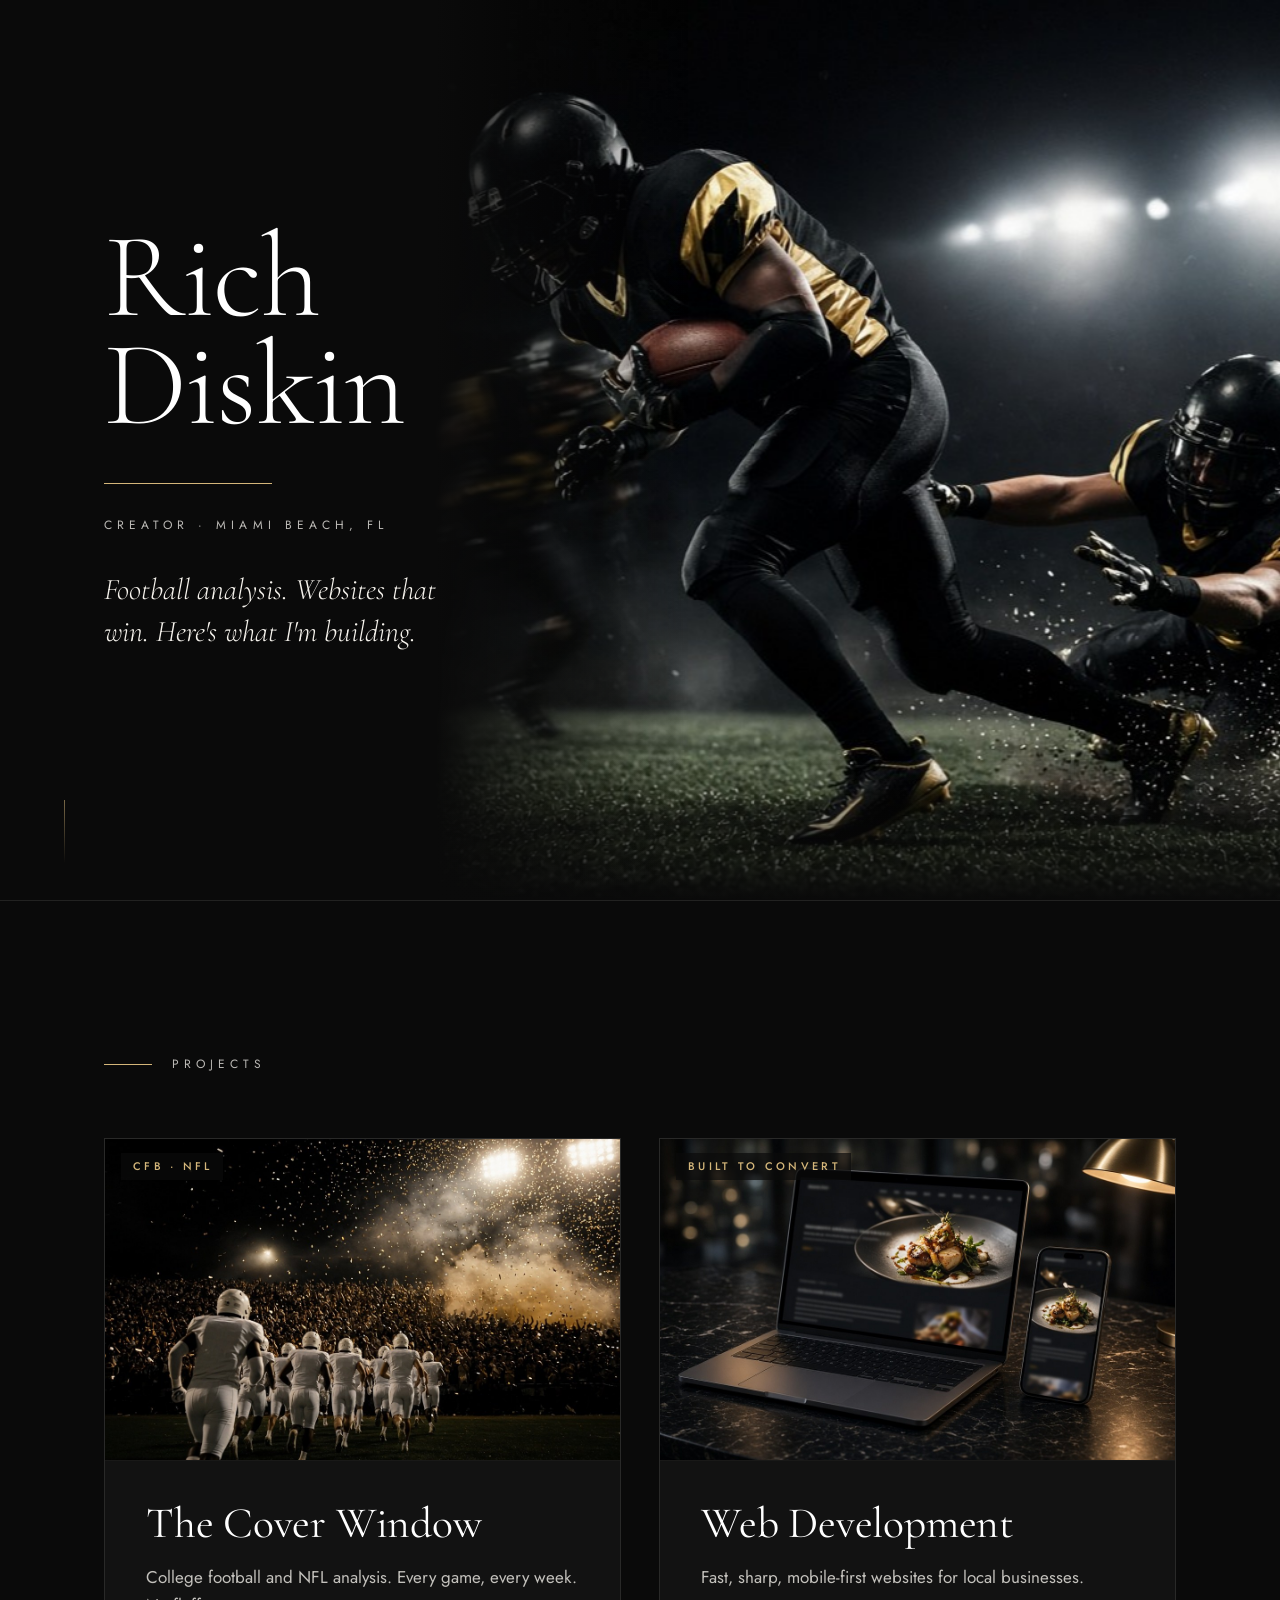
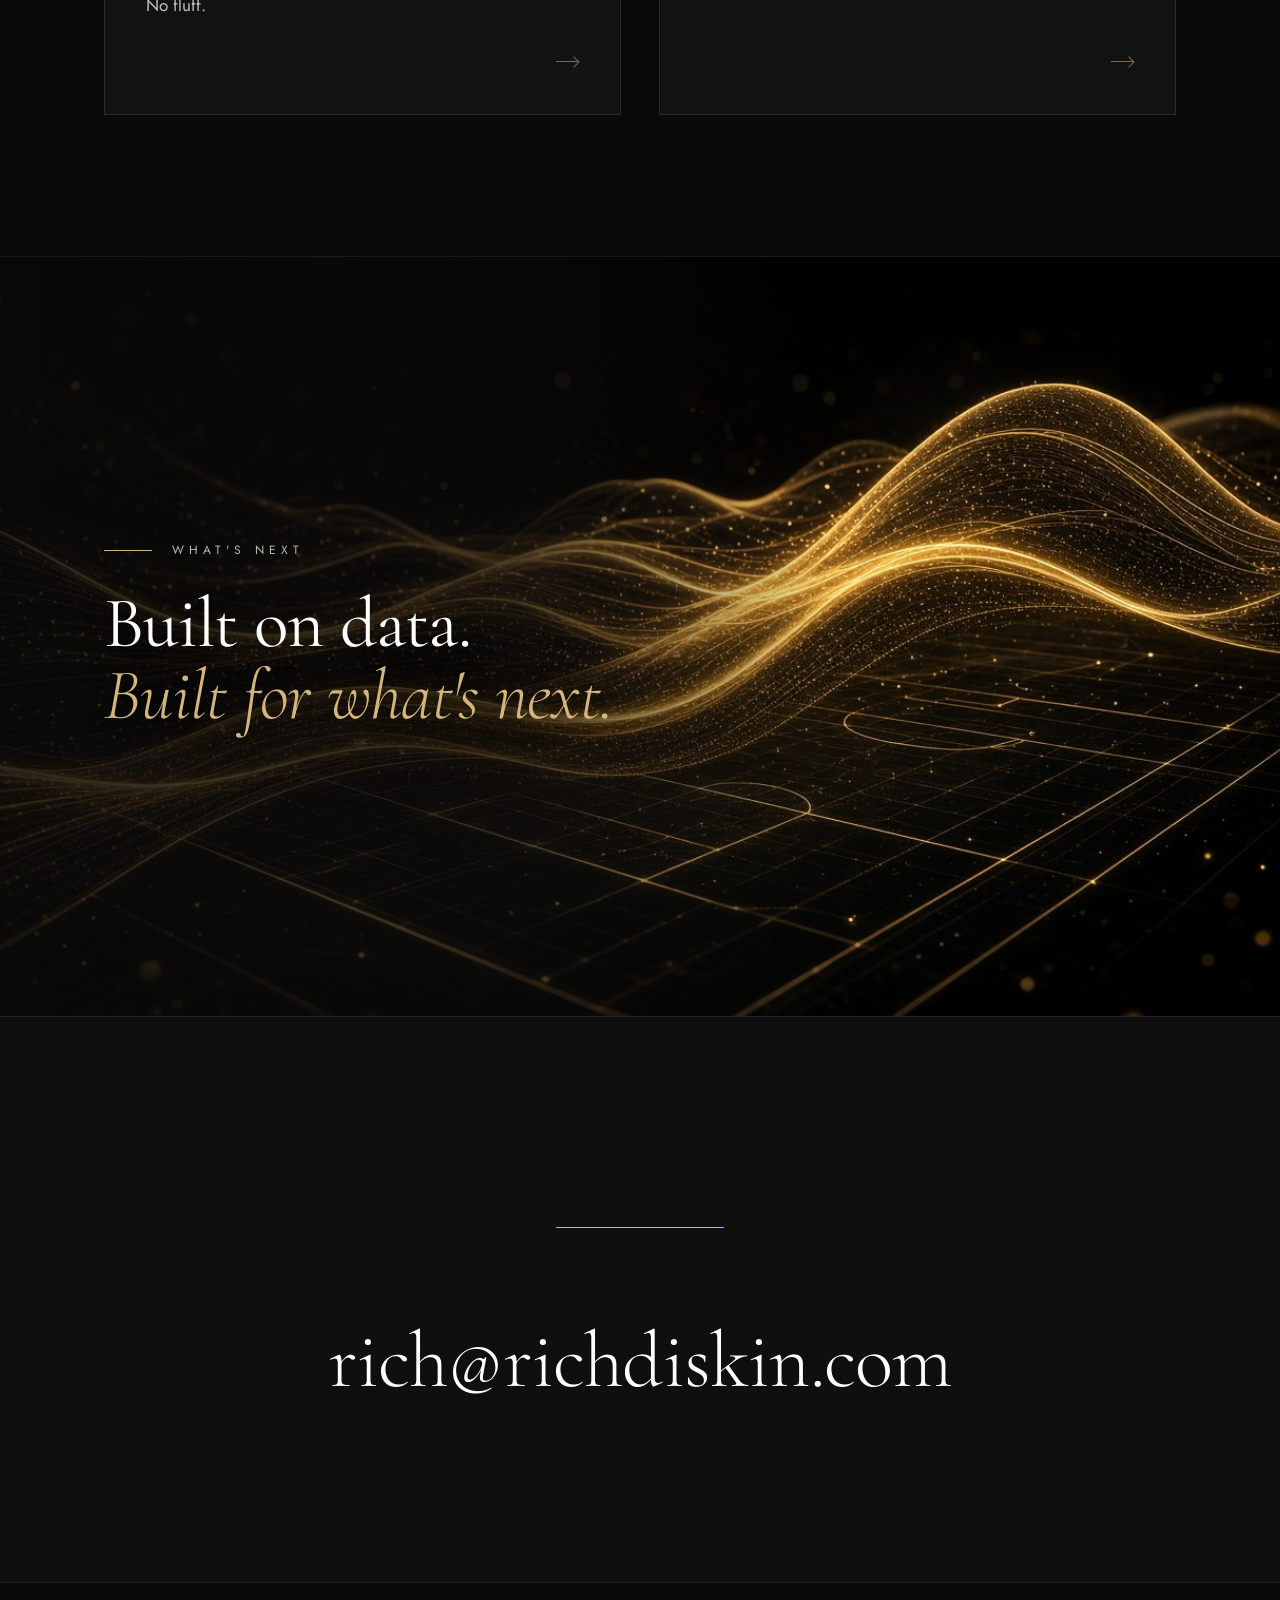
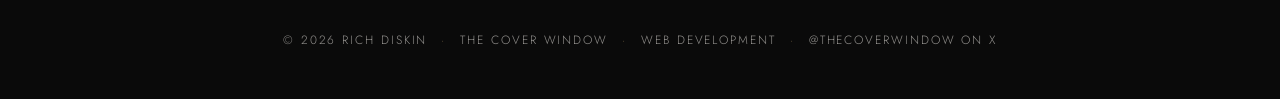
==== index.html @ 301ac05c "Cover Window page: stories.thecoverwindow.com links, generator slugs + sitemap check, drop row bylin" ====
<!doctype html>
<html lang="en">
<head>
<meta charset="utf-8">
<meta name="viewport" content="width=device-width, initial-scale=1, viewport-fit=cover">
<title>Rich Diskin | Creator</title>
<meta name="description" content="Rich Diskin is a Miami Beach, FL creator and the founder of The Cover Window. He also builds modern websites for local businesses.">
<link rel="canonical" href="https://www.richdiskin.com/">
<link rel="icon" href="/assets/favicon.svg" type="image/svg+xml">
<meta property="og:type" content="website">
<meta property="og:site_name" content="Rich Diskin">
<meta property="og:url" content="https://www.richdiskin.com/">
<meta property="og:title" content="Rich Diskin | Creator">
<meta property="og:description" content="Rich Diskin is a Miami Beach, FL creator and the founder of The Cover Window. He also builds modern websites for local businesses.">
<meta name="twitter:card" content="summary">
<meta name="twitter:site" content="@TheCoverWindow">
<meta name="twitter:title" content="Rich Diskin | Creator">
<meta name="twitter:description" content="Rich Diskin is a Miami Beach, FL creator and the founder of The Cover Window. He also builds modern websites for local businesses.">
<meta name="theme-color" content="#0A0A0A">
<link rel="preconnect" href="https://fonts.googleapis.com">
<link rel="preconnect" href="https://fonts.gstatic.com" crossorigin>
<link href="https://fonts.googleapis.com/css2?family=Cormorant+Garamond:ital,wght@0,300;0,400;0,500;1,300;1,400&family=Jost:wght@300;400;500&display=swap" rel="stylesheet">
<style>
:root{
  --bg:#0A0A0A; --bg2:#0F0F0F; --card:#121212;
  --ink:#F5F2EC; --ink2:rgba(245,242,236,.76); --ink3:rgba(245,242,236,.58);
  --line:rgba(245,242,236,.10);
  --gold:#D4B67A; --gold-soft:rgba(212,182,122,.55);
  --serif:"Cormorant Garamond","Times New Roman",serif;
  --sans:"Jost","Helvetica Neue",Arial,sans-serif;
  --wrap:1200px; --pad:clamp(24px,5vw,64px);
}
*{box-sizing:border-box;margin:0;padding:0}
html{background:var(--bg);-webkit-text-size-adjust:100%;scroll-behavior:smooth}
body{background:var(--bg);color:var(--ink);font-family:var(--sans);font-weight:300;line-height:1.6;-webkit-font-smoothing:antialiased;-moz-osx-font-smoothing:grayscale}
a{color:inherit;text-decoration:none}
img{display:block;max-width:100%}
.wrap{max-width:var(--wrap);margin:0 auto;padding:0 var(--pad)}

/* ---------- Hero ---------- */
.hero{position:relative;min-height:100vh;min-height:100svh;display:flex;align-items:center;justify-content:center;text-align:center;overflow:hidden;
  background:radial-gradient(ellipse 70% 55% at 50% 42%,rgba(212,182,122,.07),transparent 70%),var(--bg)}
.hero::after{content:"";position:absolute;inset:0;pointer-events:none;background:radial-gradient(ellipse at center,transparent 55%,rgba(0,0,0,.55))}
.hero-inner{position:relative;z-index:1;padding:96px var(--pad) 140px;display:flex;flex-direction:column;align-items:center}
.name{font-family:var(--serif);font-weight:300;font-size:clamp(68px,13.5vw,196px);line-height:.92;letter-spacing:-.015em;color:#fff}
.rule{width:clamp(96px,14vw,168px);height:1px;background:var(--gold);margin:clamp(32px,4.5vw,52px) auto clamp(26px,3.5vw,38px);border:0}
.role{font-size:12px;font-weight:400;letter-spacing:.42em;text-transform:uppercase;color:var(--ink2);padding-left:.42em}
.intro{text-wrap:balance;font-family:var(--serif);font-style:italic;font-weight:300;font-size:clamp(22px,2.6vw,30px);line-height:1.4;color:var(--ink);max-width:22em;margin:clamp(28px,3.5vw,40px) auto 0}
.scroll-cue{position:absolute;left:50%;bottom:36px;width:1px;height:64px;background:linear-gradient(var(--gold-soft),transparent);transform:translateX(-50%);z-index:1}

/* ---------- Buttons ---------- */
.btn{display:inline-flex;align-items:center;justify-content:center;gap:12px;min-height:52px;padding:0 30px;border:1px solid var(--gold);border-radius:0;
  font-family:var(--sans);font-size:12px;font-weight:500;letter-spacing:.22em;text-transform:uppercase;color:var(--gold);background:transparent;
  transition:background .35s ease,color .35s ease}
.btn:hover,.btn:focus-visible{background:var(--gold);color:#0A0A0A}
.btn:focus-visible,.link:focus-visible{outline:1px solid var(--gold);outline-offset:4px}
.arrow{display:inline-block;width:18px;height:1px;background:currentColor;position:relative;transition:width .35s ease}
.arrow::after{content:"";position:absolute;right:0;top:-3px;width:7px;height:7px;border-top:1px solid currentColor;border-right:1px solid currentColor;transform:rotate(45deg);transform-origin:center}
.btn:hover .arrow{width:26px}
.link{display:inline-flex;align-items:center;min-height:44px;font-size:12px;font-weight:400;letter-spacing:.22em;text-transform:uppercase;color:var(--ink2);
  border-bottom:1px solid transparent;transition:color .3s ease}
.link span{border-bottom:1px solid var(--gold-soft);padding-bottom:3px;transition:border-color .3s ease}
.link:hover{color:var(--ink)} .link:hover span{border-color:var(--gold)}

/* ---------- Section label ---------- */
.label{display:flex;align-items:center;gap:20px;font-size:12px;font-weight:400;letter-spacing:.42em;text-transform:uppercase;color:var(--ink2)}
.label::before{content:"";width:48px;height:1px;background:var(--gold)}

/* ---------- Projects ---------- */
.projects{padding:clamp(96px,12vw,168px) 0 clamp(96px,11vw,152px);border-top:1px solid var(--line)}
.grid{display:grid;grid-template-columns:1fr;gap:clamp(28px,3vw,40px);margin-top:clamp(40px,5vw,64px)}
@media (min-width:860px){.grid{grid-template-columns:1fr 1fr}}
.card{position:relative;display:flex;flex-direction:column;background:var(--card);border:1px solid var(--line);color:inherit;
  transition:border-color .5s ease,transform .5s ease,box-shadow .5s ease}
.card:hover,.card:focus-visible{border-color:rgba(212,182,122,.38);transform:translateY(-4px);box-shadow:0 28px 60px -34px rgba(0,0,0,.9)}
.card:focus-visible{outline:1px solid var(--gold);outline-offset:6px}
.card-arrow{align-self:flex-end;display:inline-flex;align-items:center;justify-content:center;width:44px;height:44px;margin:auto -10px -10px 0;
  color:var(--gold-soft);transition:color .35s ease}
.card-arrow .arrow{width:22px}
.card:hover .card-arrow,.card:focus-visible .card-arrow{color:var(--gold)}
.card:hover .card-arrow .arrow,.card:focus-visible .card-arrow .arrow{width:30px}
.media{position:relative;display:block;aspect-ratio:1200/630;overflow:hidden;background:#000;border-bottom:1px solid var(--line)}
.media img{width:100%;height:100%;object-fit:cover;transition:transform 1.1s cubic-bezier(.2,.7,.2,1),filter .6s ease}
.media.light img{filter:brightness(.9) saturate(.95)}
.card:hover .media img,.card:focus-visible .media img{transform:scale(1.035);filter:none}
.body{display:flex;flex-direction:column;flex:1;gap:0;padding:clamp(28px,3.2vw,44px)}
.body p{margin-bottom:20px}
.card h3{font-family:var(--serif);font-weight:400;font-size:clamp(34px,3.4vw,44px);line-height:1.05;letter-spacing:-.005em;color:#fff}
.card p{margin-top:16px;font-size:17px;font-weight:400;line-height:1.65;color:rgba(245,242,236,.78);max-width:30em}

/* ---------- Contact ---------- */
.contact{padding:clamp(104px,13vw,176px) 0;background:var(--bg2);border-top:1px solid var(--line);text-align:center}
.contact-rule{margin:0 auto}
.contact .email{margin-top:clamp(36px,4.5vw,52px)}
.email{display:inline-block;padding:6px 0 10px;background:linear-gradient(var(--gold),var(--gold)) 50% 100%/0 1px no-repeat;transition:background-size .5s ease,color .3s ease;margin-top:clamp(32px,4vw,44px);font-family:var(--serif);font-weight:300;font-size:clamp(34px,6.2vw,80px);line-height:1.1;color:#fff;letter-spacing:-.01em;word-break:break-word}
.email:hover,.email:focus-visible{background-size:100% 1px}
.email:focus-visible{outline:1px solid var(--gold);outline-offset:8px}

/* ---------- Footer ---------- */
footer{border-top:1px solid var(--line);padding:36px 0 calc(36px + env(safe-area-inset-bottom))}
.foot{display:flex;flex-wrap:wrap;align-items:center;justify-content:center;gap:0 14px;font-size:12px;letter-spacing:.16em;text-transform:uppercase;color:var(--ink3);text-align:center}
.foot a,.foot>span:first-child{display:inline-flex;align-items:center;min-height:44px;transition:color .3s ease}
.foot a:hover{color:var(--ink)}
.dot{color:var(--gold-soft)}

@media (max-width:520px){
  .role{letter-spacing:.34em;font-size:11px}
  .email{font-size:clamp(30px,9vw,40px)}
  .foot{flex-direction:column;gap:0}
  .foot .dot{display:none}
}
@media (prefers-reduced-motion:reduce){*{transition:none!important;scroll-behavior:auto!important}}
/* ---------- v4 Hero: bold NFL action, editorial split ---------- */
.hero{justify-content:flex-start;text-align:left;background:var(--bg)}
.hero::after{display:none}
.hero-bg{position:absolute;top:0;right:0;bottom:0;width:66%;z-index:0;overflow:hidden;pointer-events:none}
.hero-bg img{position:absolute;inset:0;width:100%;height:100%;max-width:none;object-fit:cover;object-position:46% 50%;
  transform-origin:45% 45%;animation:kenburns 40s ease-in-out infinite alternate;will-change:transform}
@keyframes kenburns{from{transform:scale(1)}to{transform:scale(1.06)}}
/* light gradient only on the left edge where it meets the type, plus a short bottom fade */
.hero-bg::before{content:"";position:absolute;inset:0;z-index:1;
  background:linear-gradient(90deg,#0A0A0A 0%,rgba(10,10,10,.55) 12%,rgba(10,10,10,0) 30%),
             linear-gradient(0deg,#0A0A0A 0%,rgba(10,10,10,0) 16%)}
.hero-inner{width:100%;max-width:var(--wrap);margin:0 auto;padding:96px var(--pad) 120px;align-items:flex-start}
.hero-copy{max-width:520px}
.name{font-size:clamp(76px,9.4vw,148px);line-height:.9}
.name span{display:block}
.rule{margin:clamp(30px,3.6vw,44px) 0 clamp(24px,3vw,32px)}
.role{padding-left:0}
.intro{margin:clamp(24px,3vw,34px) 0 0;max-width:15em}
.scroll-cue{left:var(--pad);transform:none}
@media (min-width:1500px){.hero-inner{padding-left:calc((100vw - var(--wrap))/2 + var(--pad))}}

/* ---------- Projects ---------- */
.projects{position:relative}
.media{aspect-ratio:16/10}
.media img{filter:none}
.media .tag{position:absolute;left:16px;top:14px;font-size:11px;font-weight:500;letter-spacing:.3em;text-transform:uppercase;color:var(--gold);
  padding:5px 10px 5px 12px;background:rgba(10,10,10,.7)}

/* ---------- What's next band ---------- */
.next{position:relative;min-height:clamp(520px,62vw,760px);display:flex;align-items:center;overflow:hidden;border-top:1px solid var(--line);background:#000}
.next-bg{position:absolute;inset:0;pointer-events:none}
.next-bg img{width:100%;height:100%;object-fit:cover;object-position:50% 50%}
.next-bg::after{content:"";position:absolute;inset:0;
  background:linear-gradient(90deg,rgba(10,10,10,.85) 0%,rgba(10,10,10,.75) 40%,rgba(10,10,10,0) 65%)}
.next .wrap{position:relative;width:100%}
.next-line{font-family:var(--serif);font-weight:400;font-size:clamp(46px,5.6vw,84px);line-height:1;letter-spacing:-.01em;color:#fff;margin-top:28px;max-width:8.5em;text-shadow:0 2px 24px rgba(0,0,0,.85)}
.next-line em{display:block;font-style:italic;font-weight:300;color:var(--gold)}

/* ---------- Phone ---------- */
@media (max-width:860px){
  .hero-bg{width:78%}
}
@media (max-width:640px){
  .hero{min-height:0;display:block}
  .hero-bg{position:relative;width:100%;height:clamp(300px,82vw,360px)}
  .hero-bg img{object-position:44% 40%;animation:none}
  .hero-bg::before{background:linear-gradient(0deg,#0A0A0A 0%,rgba(10,10,10,.45) 22%,rgba(10,10,10,0) 42%)}
  .hero-inner{padding:0 var(--pad) 44px;margin-top:-44px;position:relative;z-index:1}
  .name{font-size:clamp(60px,17vw,74px)}
  .name span{display:inline}
  .rule{margin:22px 0 18px}
  .intro{font-size:21px;max-width:16em;margin-top:18px}
  .scroll-cue{display:none}
  .projects{padding-top:44px}
  .grid{margin-top:28px}
  .next{min-height:0;display:block;border-top:0}
  .next-bg{position:relative;height:clamp(260px,72vw,320px)}
  .next-bg img{object-position:42% 50%}
  .next-bg::after{background:linear-gradient(0deg,#0A0A0A 0%,rgba(10,10,10,0) 30%)}
  .next .wrap{padding-top:8px;padding-bottom:72px}
  .next-line{font-size:44px;margin-top:20px;text-shadow:none}
  .next-line em{display:inline}
}
@media (prefers-reduced-motion:reduce){.hero-bg img{animation:none!important}}
.contact .rule{margin-left:auto;margin-right:auto}
</style>
<script type="application/ld+json">
{"@context":"https://schema.org","@type":"Person","name":"Rich Diskin","alternateName":["Richard J Diskin Jr","Richie Diskin","Richard Diskin"],"url":"https://www.richdiskin.com/","email":"mailto:rich@richdiskin.com","address":{"@type":"PostalAddress","addressLocality":"Miami Beach","addressRegion":"FL","addressCountry":"US"},"sameAs":["https://x.com/TheCoverWindow","https://x.com/DiskinRichie","https://www.thecoverwindow.com/"]}
</script>
</head>
<body>

<header class="hero">
  <div class="hero-bg" aria-hidden="true"><img src="/assets/nfl-action.jpg" alt="" width="1280" height="720" fetchpriority="high"></div>
  <div class="hero-inner">
    <div class="hero-copy">
      <h1 class="name"><span>Rich</span> <span>Diskin</span></h1>
      <hr class="rule">
      <p class="role">Creator · Miami Beach, FL</p>
      <p class="intro">Football analysis. Websites that win. Here's what I'm building.</p>
    </div>
  </div>
  <span class="scroll-cue" aria-hidden="true"></span>
</header>

<main>
  <section class="projects" id="projects" aria-labelledby="projects-label">
    <div class="wrap">
      <h2 class="label" id="projects-label">Projects</h2>
      <div class="grid">
        <a class="card" href="/thecoverwindow/">
          <div class="media"><img src="/assets/college-gameday.jpg" alt="College football team running onto the field under stadium lights" width="1280" height="720" loading="lazy"><span class="tag">CFB · NFL</span></div>
          <div class="body">
            <h3>The Cover Window</h3>
            <p>College football and NFL analysis. Every game, every week. No fluff.</p>
            <span class="card-arrow" aria-hidden="true"><span class="arrow"></span></span>
          </div>
        </a>
        <a class="card" href="/webdevelopment">
          <div class="media"><img src="/assets/webdesign.jpg" alt="Restaurant website shown on a laptop and phone" width="1280" height="720" loading="lazy"><span class="tag">Built to convert</span></div>
          <div class="body">
            <h3>Web Development</h3>
            <p>Fast, sharp, mobile-first websites for local businesses.</p>
            <span class="card-arrow" aria-hidden="true"><span class="arrow"></span></span>
          </div>
        </a>
      </div>
    </div>
  </section>

  <section class="next" aria-labelledby="next-label">
    <div class="next-bg" aria-hidden="true"><img src="/assets/predictive.jpg" alt="" width="1280" height="720" loading="lazy"></div>
    <div class="wrap">
      <h2 class="label" id="next-label">What's next</h2>
      <p class="next-line">Built on data. <em>Built for what's next.</em></p>
    </div>
  </section>

  <section class="contact" id="contact" aria-label="Contact">
    <div class="wrap">
      <hr class="rule contact-rule">
      <a class="email" href="mailto:rich@richdiskin.com">rich@richdiskin.com</a>
    </div>
  </section>
</main>

<footer>
  <div class="wrap foot">
    <span>© 2026 Rich Diskin</span><span class="dot" aria-hidden="true">·</span>
    <a href="https://www.thecoverwindow.com/" target="_blank" rel="noopener">The Cover Window</a><span class="dot" aria-hidden="true">·</span>
    <a href="/webdevelopment">Web Development</a><span class="dot" aria-hidden="true">·</span>
    <a href="https://x.com/TheCoverWindow" target="_blank" rel="noopener">@TheCoverWindow on X</a>
  </div>
</footer>
</body>
</html>
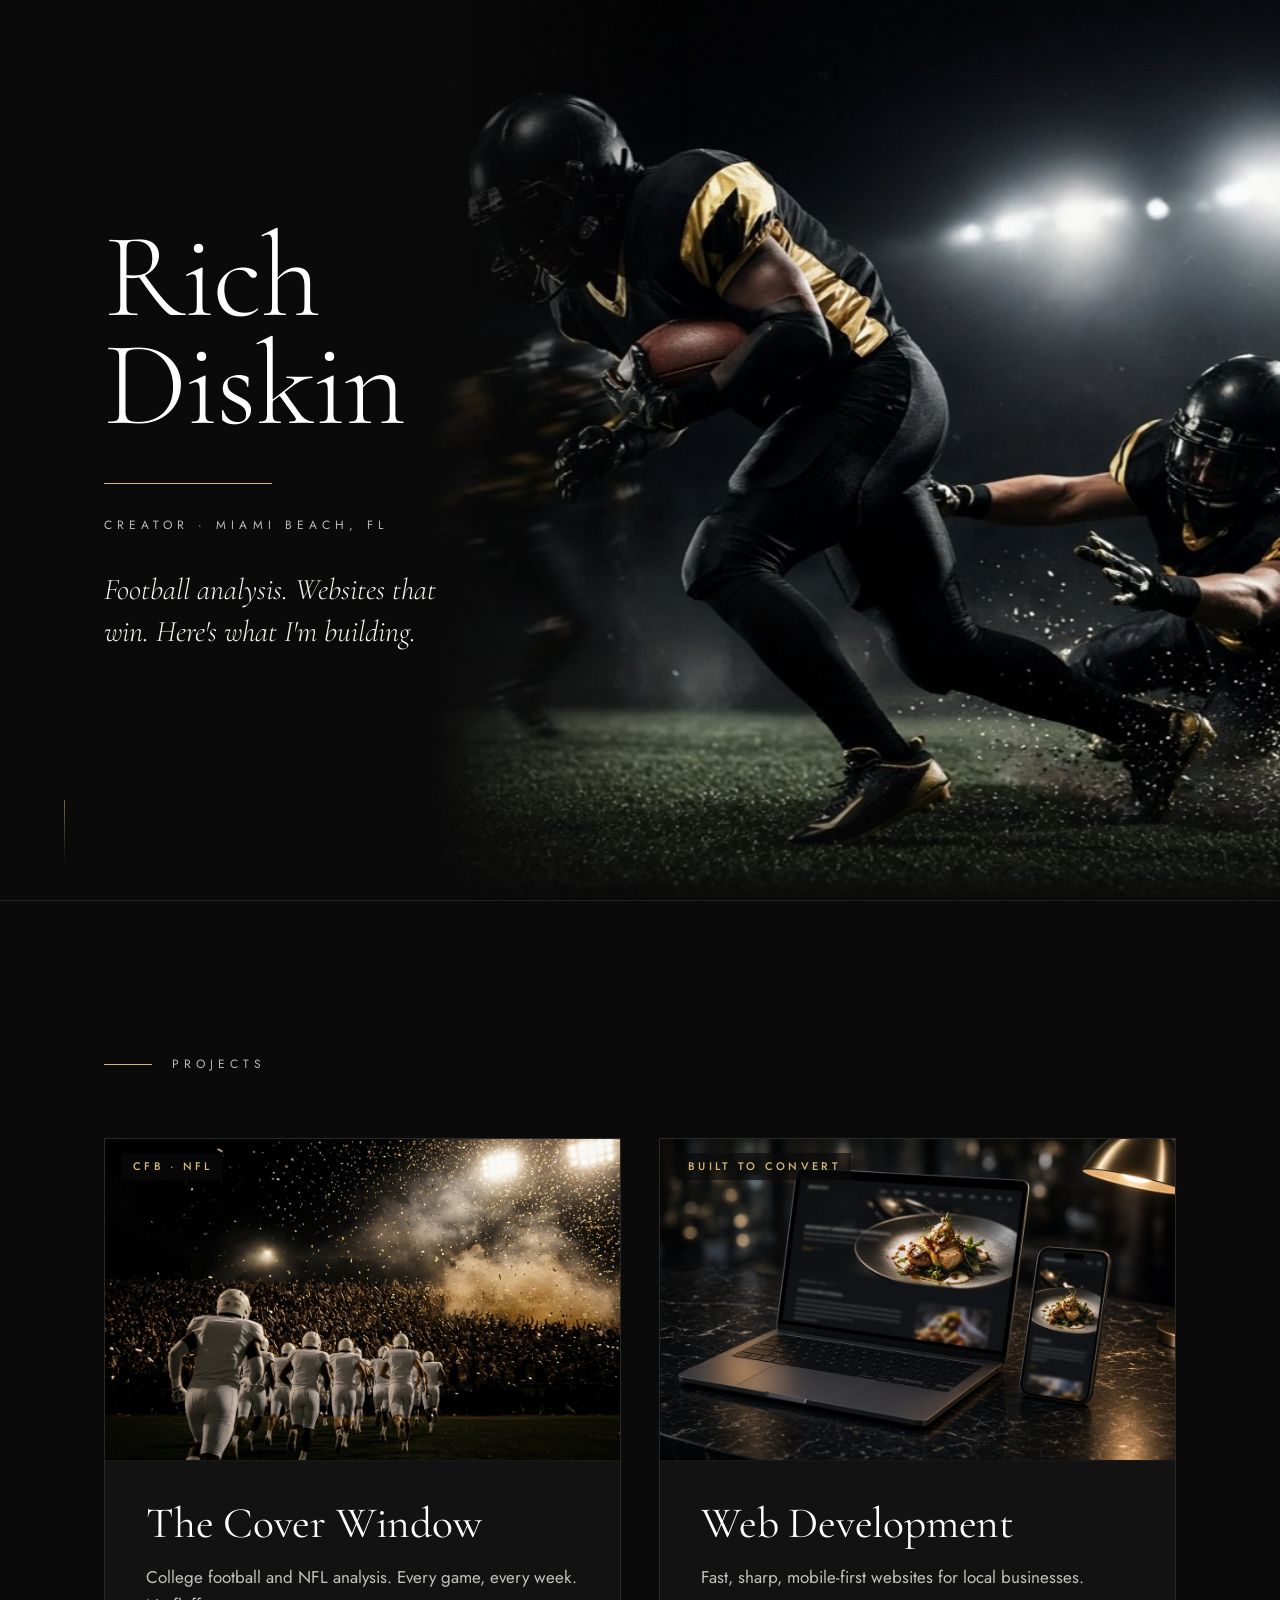
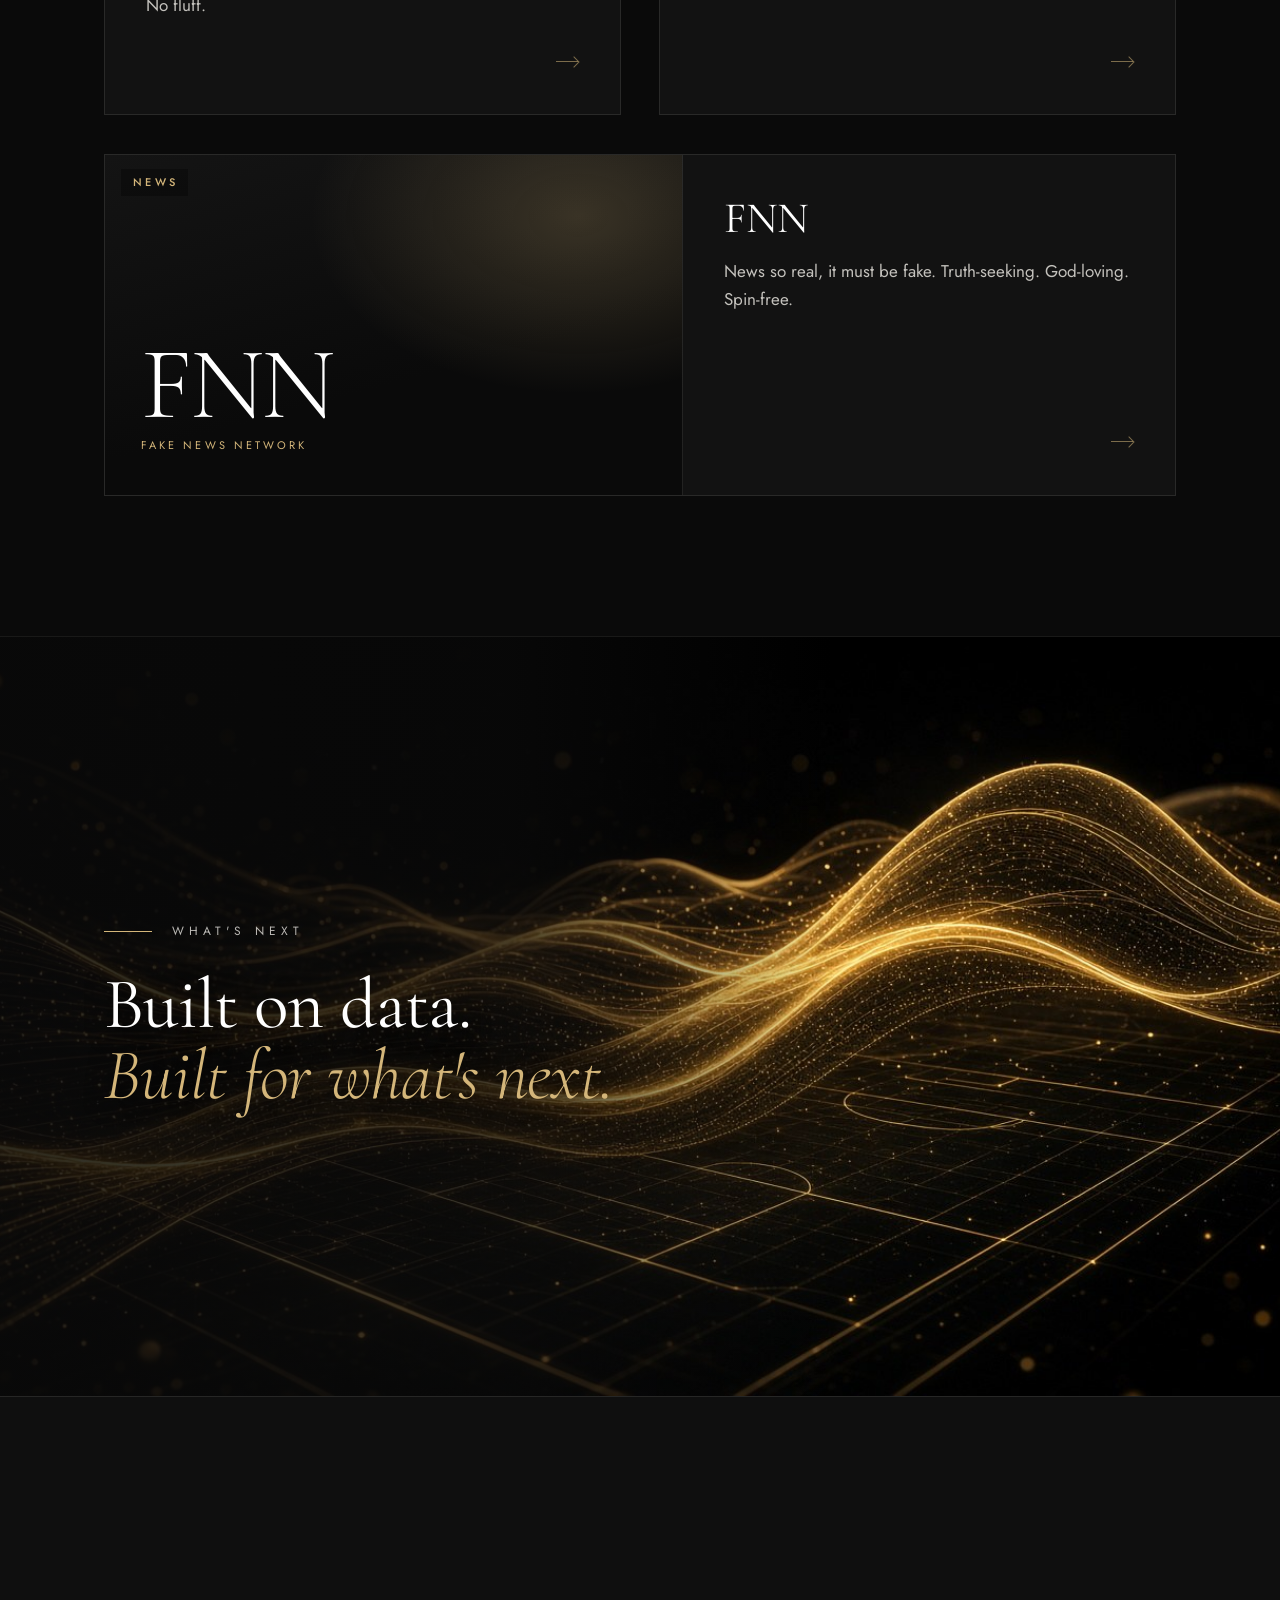
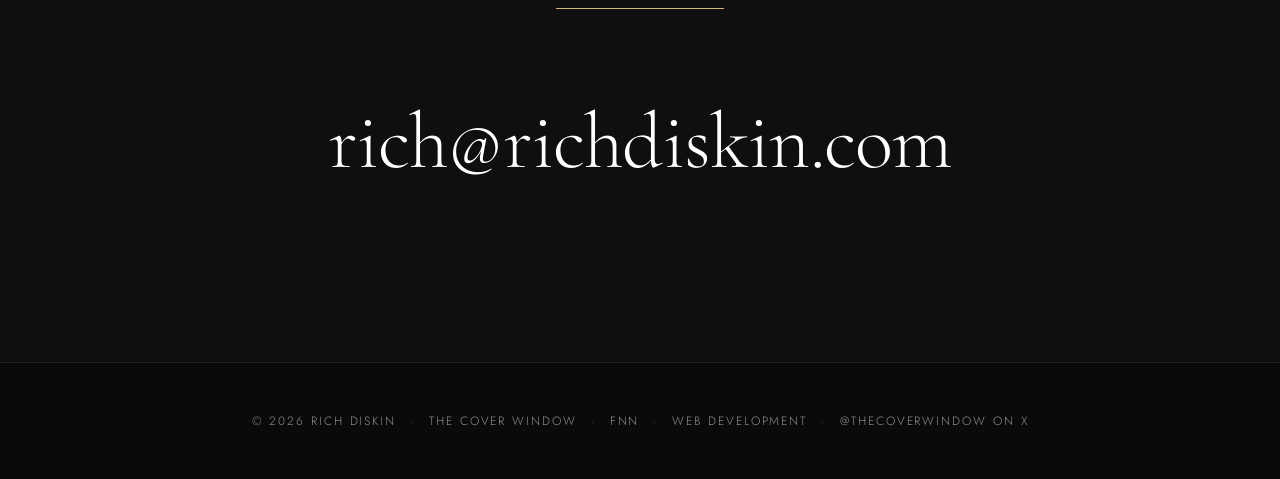
==== commit 74ff5892: "Add the FNN landing on the creator site Publish /fnn/ in the existing editorial style, with the home" ====
--- a/index.html
+++ b/index.html
@@ -12,7 +12,12 @@
 <meta property="og:url" content="https://www.richdiskin.com/">
 <meta property="og:title" content="Rich Diskin | Creator">
 <meta property="og:description" content="Rich Diskin is a Miami Beach, FL creator and the founder of The Cover Window. He also builds modern websites for local businesses.">
-<meta name="twitter:card" content="summary">
+<meta property="og:image" content="https://www.richdiskin.com/assets/rich-diskin-share.png">
+<meta property="og:image:width" content="1200">
+<meta property="og:image:height" content="630">
+<meta property="og:image:alt" content="Rich Diskin, creator, Miami Beach, FL">
+<meta name="twitter:card" content="summary_large_image">
+<meta name="twitter:image" content="https://www.richdiskin.com/assets/rich-diskin-share.png">
 <meta name="twitter:site" content="@TheCoverWindow">
 <meta name="twitter:title" content="Rich Diskin | Creator">
 <meta name="twitter:description" content="Rich Diskin is a Miami Beach, FL creator and the founder of The Cover Window. He also builds modern websites for local businesses.">
@@ -137,6 +142,18 @@
 .media img{filter:none}
 .media .tag{position:absolute;left:16px;top:14px;font-size:11px;font-weight:500;letter-spacing:.3em;text-transform:uppercase;color:var(--gold);
   padding:5px 10px 5px 12px;background:rgba(10,10,10,.7)}
+.media-mark{display:flex;align-items:flex-end;background:
+  radial-gradient(ellipse 80% 90% at 82% 18%,rgba(212,182,122,.22),transparent 58%),
+  linear-gradient(165deg,#141414 0%,#0A0A0A 62%)}
+.media-mark .mark-copy{position:relative;z-index:1;padding:0 8px 8px 6px}
+.media-mark .mark-name{display:block;font-family:var(--serif);font-weight:300;font-size:clamp(76px,8vw,108px);line-height:.84;letter-spacing:-.03em;color:#fff}
+.media-mark .mark-sub{display:block;margin-top:10px;font-size:11px;font-weight:400;letter-spacing:.28em;text-transform:uppercase;color:var(--gold)}
+@media (min-width:860px){
+  .card-fnn{grid-column:1 / -1;display:grid;grid-template-columns:minmax(0,1.08fr) minmax(0,.92fr)}
+  .card-fnn .media{aspect-ratio:auto;min-height:340px;height:100%;border-bottom:0;border-right:1px solid var(--line)}
+  .card-fnn .mark-copy{padding:0 36px 40px}
+  .card-fnn .body{justify-content:center}
+}
 
 /* ---------- What's next band ---------- */
 .next{position:relative;min-height:clamp(520px,62vw,760px);display:flex;align-items:center;overflow:hidden;border-top:1px solid var(--line);background:#000}
@@ -177,8 +194,9 @@
 .contact .rule{margin-left:auto;margin-right:auto}
 </style>
 <script type="application/ld+json">
-{"@context":"https://schema.org","@type":"Person","name":"Rich Diskin","alternateName":["Richard J Diskin Jr","Richie Diskin","Richard Diskin"],"url":"https://www.richdiskin.com/","email":"mailto:rich@richdiskin.com","address":{"@type":"PostalAddress","addressLocality":"Miami Beach","addressRegion":"FL","addressCountry":"US"},"sameAs":["https://x.com/TheCoverWindow","https://x.com/DiskinRichie","https://www.thecoverwindow.com/"]}
+{"@context":"https://schema.org","@type":"Person","@id":"https://www.richdiskin.com/#person","name":"Rich Diskin","alternateName":["Richard J Diskin Jr","Richie Diskin","Richard Diskin"],"url":"https://www.richdiskin.com/","email":"mailto:rich@richdiskin.com","address":{"@type":"PostalAddress","addressLocality":"Miami Beach","addressRegion":"FL","addressCountry":"US"},"sameAs":["https://x.com/TheCoverWindow","https://x.com/DiskinRichie","https://www.thecoverwindow.com/","https://www.fnnfakenewsnetwork.com/","https://x.com/fnnfakenews911"]}
 </script>
+<script data-goatcounter="https://richdiskin.goatcounter.com/count" async src="//gc.zgo.at/count.js"></script>
 </head>
 <body>
 
@@ -216,6 +234,20 @@
             <span class="card-arrow" aria-hidden="true"><span class="arrow"></span></span>
           </div>
         </a>
+        <a class="card card-fnn" href="/fnn/">
+          <div class="media media-mark">
+            <span class="mark-copy">
+              <span class="mark-name">FNN</span>
+              <span class="mark-sub">Fake News Network</span>
+            </span>
+            <span class="tag">News</span>
+          </div>
+          <div class="body">
+            <h3>FNN</h3>
+            <p>News so real, it must be fake. Truth-seeking. God-loving. Spin-free.</p>
+            <span class="card-arrow" aria-hidden="true"><span class="arrow"></span></span>
+          </div>
+        </a>
       </div>
     </div>
   </section>
@@ -240,6 +272,7 @@
   <div class="wrap foot">
     <span>© 2026 Rich Diskin</span><span class="dot" aria-hidden="true">·</span>
     <a href="https://www.thecoverwindow.com/" target="_blank" rel="noopener">The Cover Window</a><span class="dot" aria-hidden="true">·</span>
+    <a href="/fnn/">FNN</a><span class="dot" aria-hidden="true">·</span>
     <a href="/webdevelopment">Web Development</a><span class="dot" aria-hidden="true">·</span>
     <a href="https://x.com/TheCoverWindow" target="_blank" rel="noopener">@TheCoverWindow on X</a>
   </div>
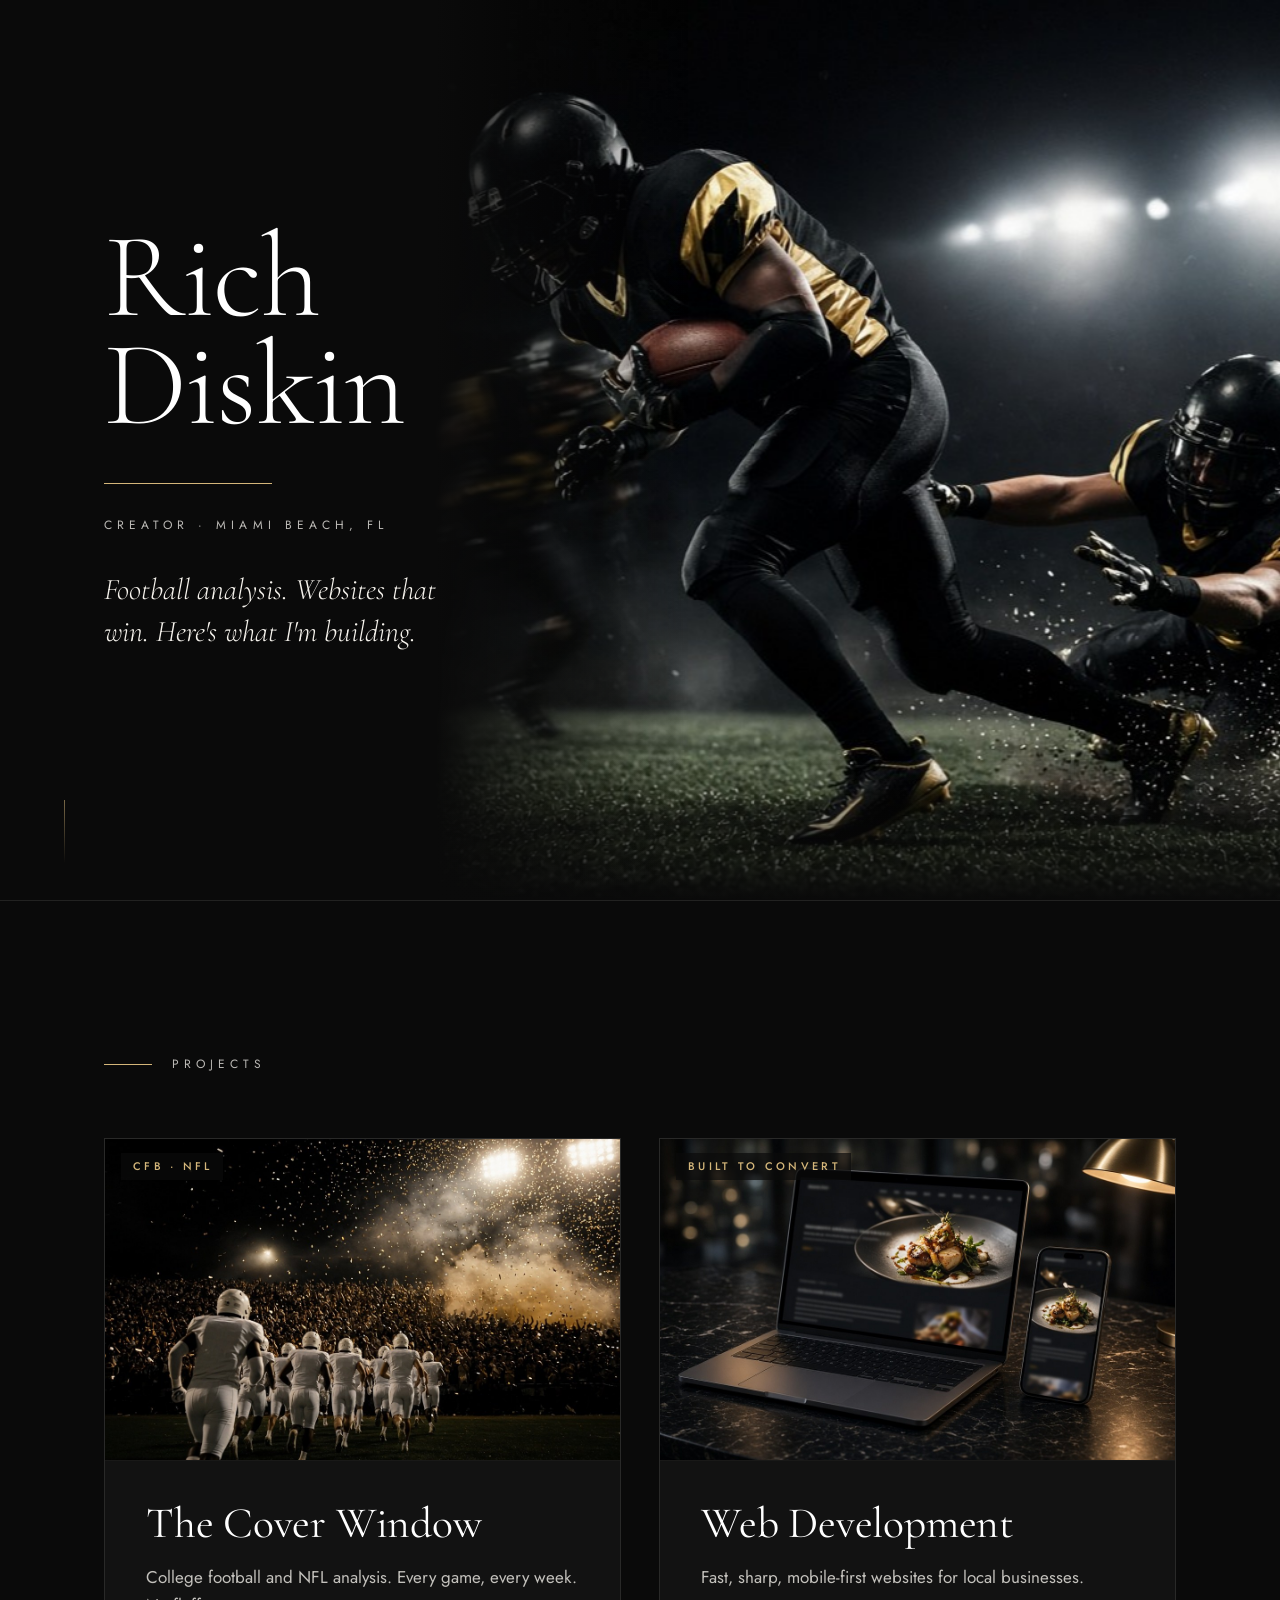
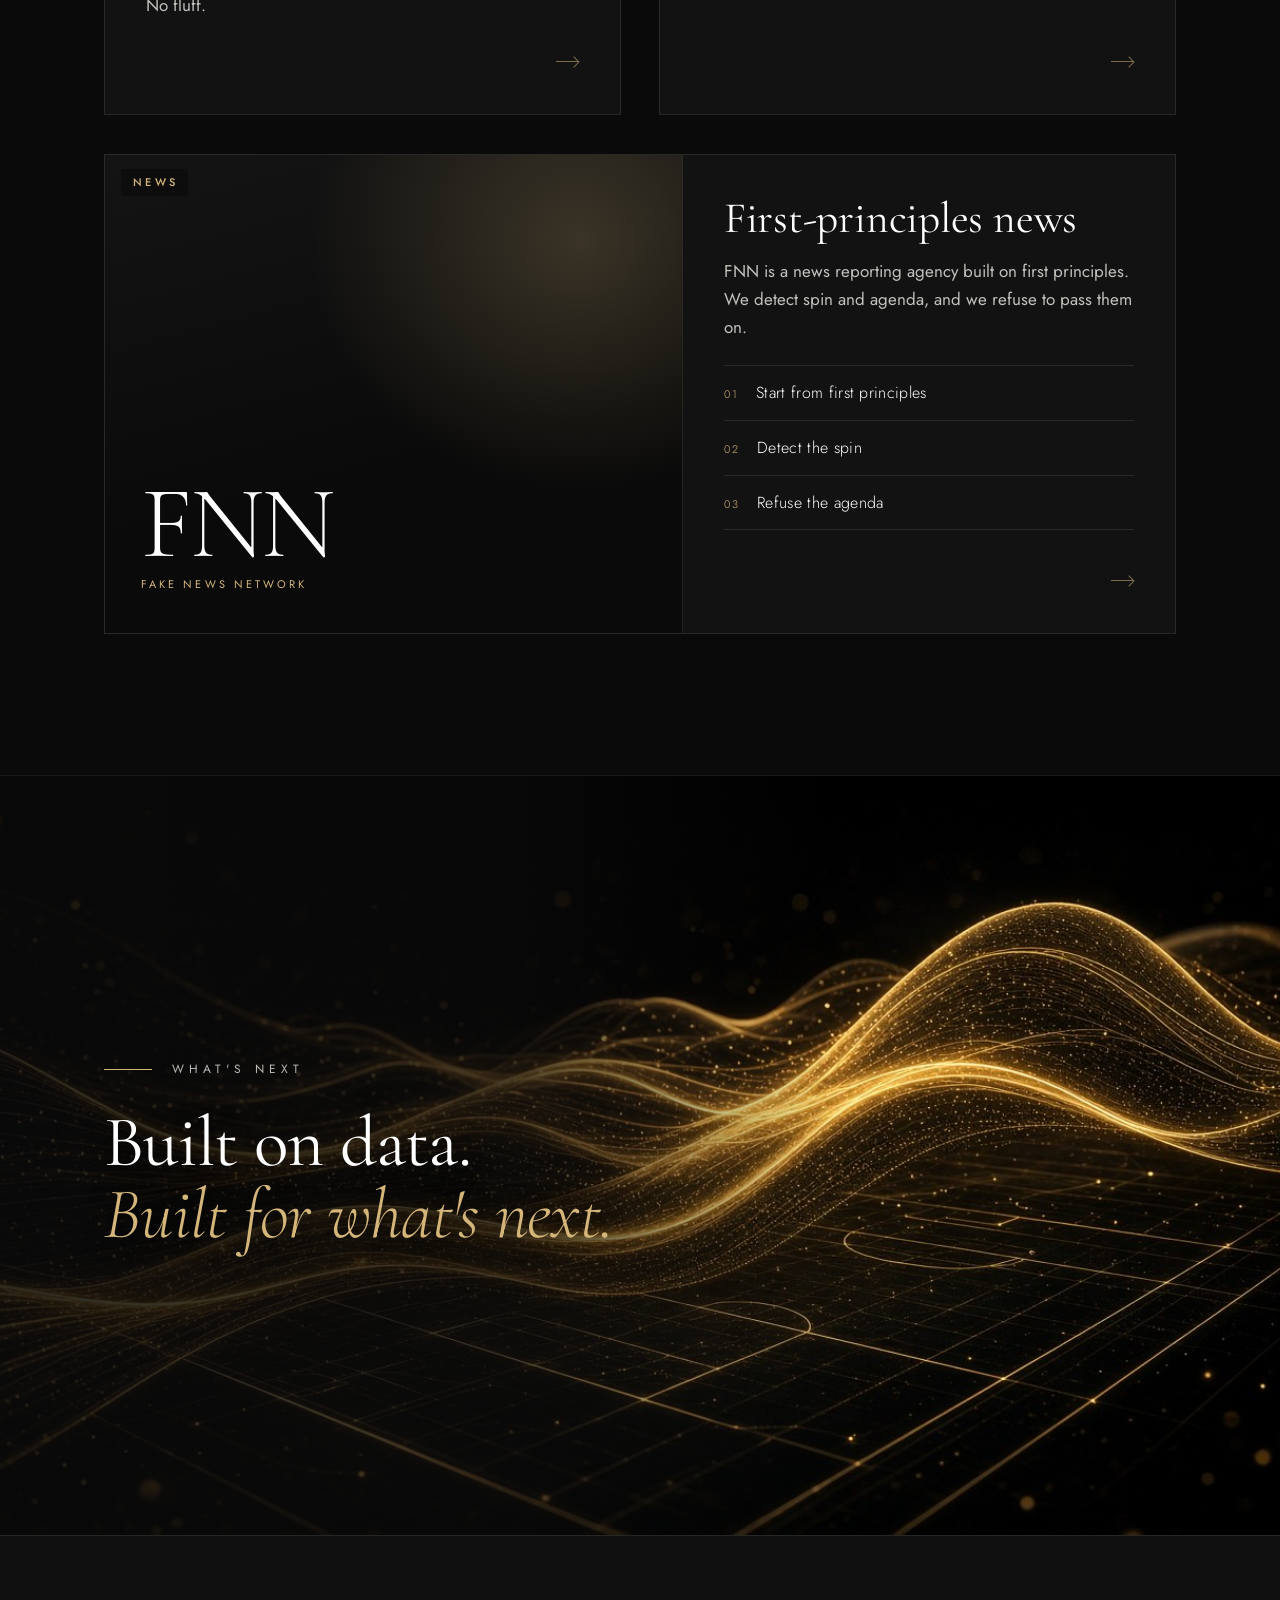
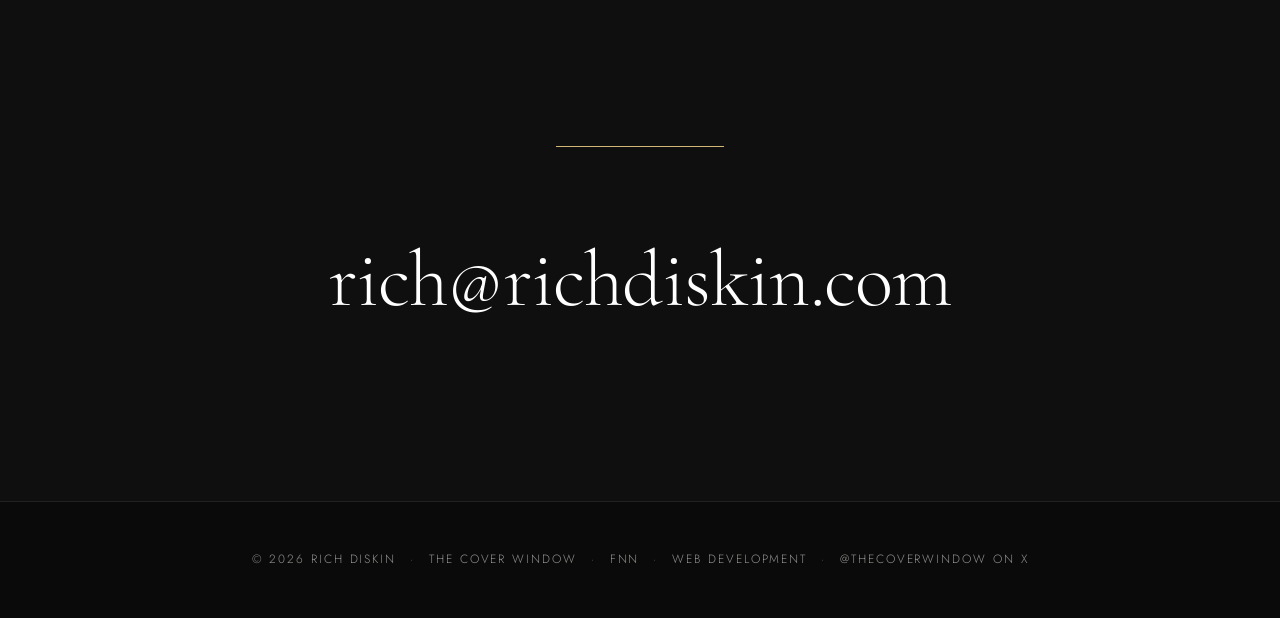
==== commit c398e37e: "FNN card: state values (first principles, detect spin, refuse agenda)" ====
--- a/index.html
+++ b/index.html
@@ -145,7 +145,10 @@
 .media-mark{display:flex;align-items:flex-end;background:
   radial-gradient(ellipse 80% 90% at 82% 18%,rgba(212,182,122,.22),transparent 58%),
   linear-gradient(165deg,#141414 0%,#0A0A0A 62%)}
-.media-mark .mark-copy{position:relative;z-index:1;padding:0 8px 8px 6px}
+.media-mark .mark-copy{position:relative;z-index:1;padding:0 28px 28px}
+.fnn-values{list-style:none;margin:4px 0 28px;padding:0;border-top:1px solid var(--line)}
+.fnn-values li{display:flex;align-items:baseline;gap:16px;padding:14px 0;border-bottom:1px solid var(--line);font-size:16px;letter-spacing:.02em;color:#fff}
+.fnn-values span{font-size:11px;letter-spacing:.24em;color:var(--gold)}
 .media-mark .mark-name{display:block;font-family:var(--serif);font-weight:300;font-size:clamp(76px,8vw,108px);line-height:.84;letter-spacing:-.03em;color:#fff}
 .media-mark .mark-sub{display:block;margin-top:10px;font-size:11px;font-weight:400;letter-spacing:.28em;text-transform:uppercase;color:var(--gold)}
 @media (min-width:860px){
@@ -243,8 +246,13 @@
             <span class="tag">News</span>
           </div>
           <div class="body">
-            <h3>FNN</h3>
-            <p>News so real, it must be fake. Truth-seeking. God-loving. Spin-free.</p>
+            <h3>First-principles news</h3>
+            <p>FNN is a news reporting agency built on first principles. We detect spin and agenda, and we refuse to pass them on.</p>
+            <ul class="fnn-values">
+              <li><span>01</span>Start from first principles</li>
+              <li><span>02</span>Detect the spin</li>
+              <li><span>03</span>Refuse the agenda</li>
+            </ul>
             <span class="card-arrow" aria-hidden="true"><span class="arrow"></span></span>
           </div>
         </a>
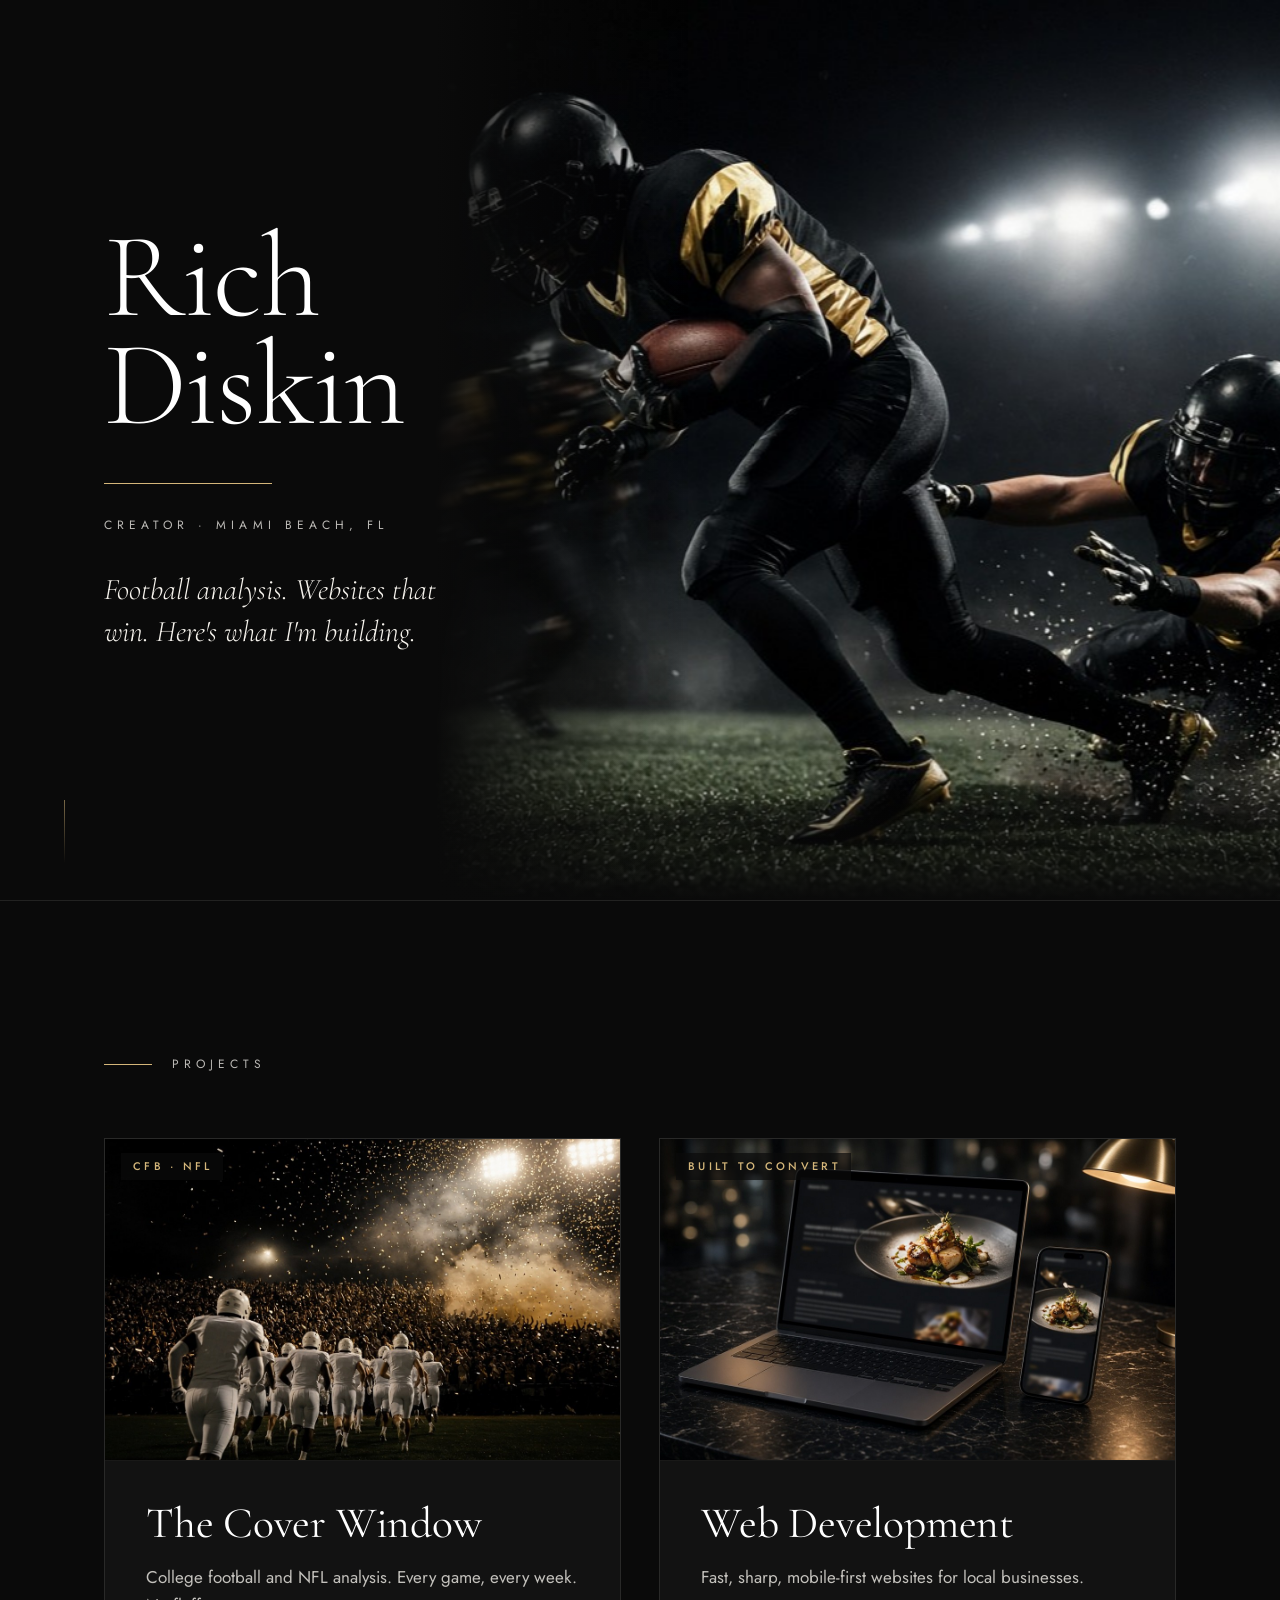
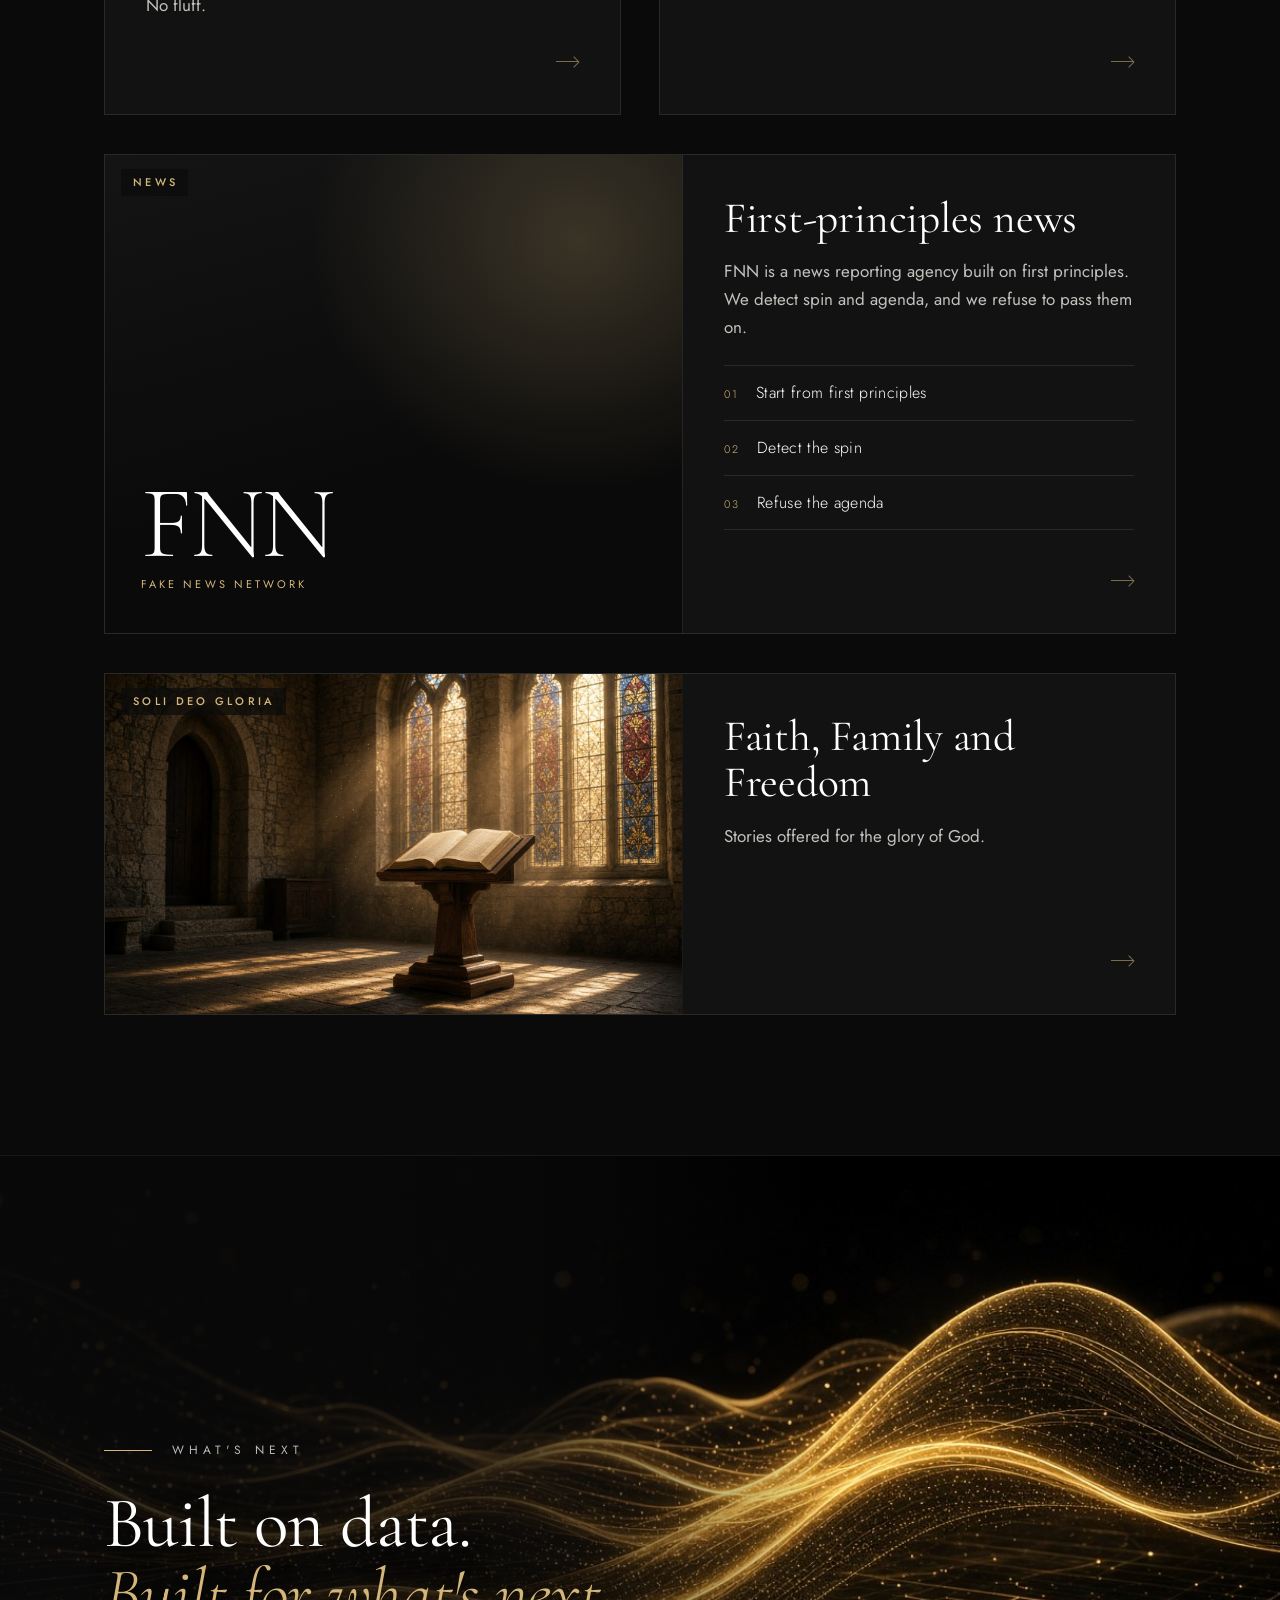
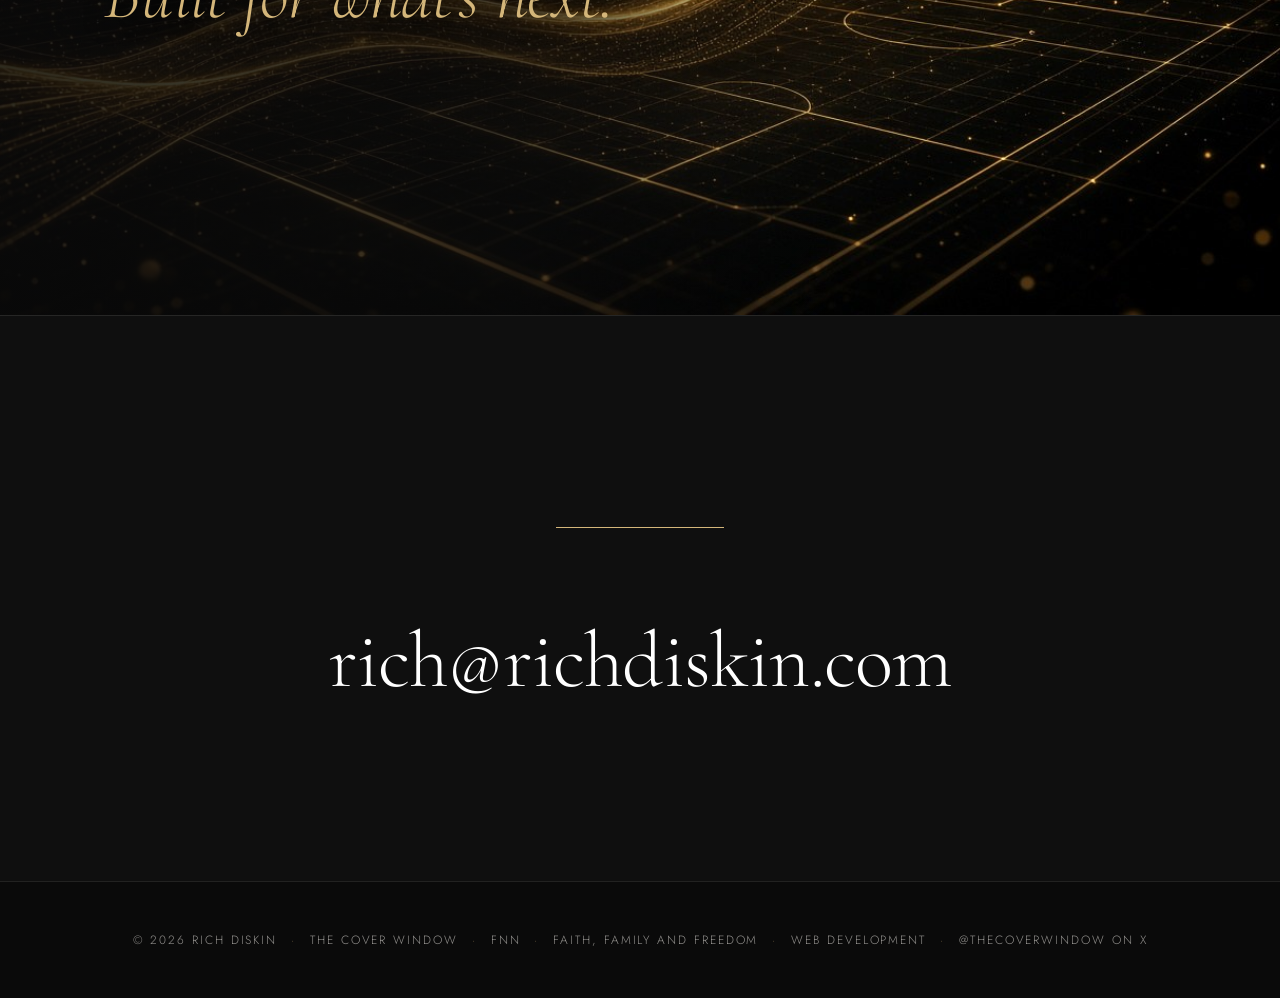
==== commit 361fd486: "Add Faith, Family and Freedom section at /faithfamilyfreedom/ Indexable Compline-styled archive matc" ====
--- a/index.html
+++ b/index.html
@@ -1,6 +1,7 @@
 <!doctype html>
 <html lang="en">
 <head>
+  <meta name="google-site-verification" content="5qmeftSYU1H2eOaFJe5JHbLLphVOXJgMcrYlsjy0gT4" />
 <meta charset="utf-8">
 <meta name="viewport" content="width=device-width, initial-scale=1, viewport-fit=cover">
 <title>Rich Diskin | Creator</title>
@@ -152,10 +153,10 @@
 .media-mark .mark-name{display:block;font-family:var(--serif);font-weight:300;font-size:clamp(76px,8vw,108px);line-height:.84;letter-spacing:-.03em;color:#fff}
 .media-mark .mark-sub{display:block;margin-top:10px;font-size:11px;font-weight:400;letter-spacing:.28em;text-transform:uppercase;color:var(--gold)}
 @media (min-width:860px){
-  .card-fnn{grid-column:1 / -1;display:grid;grid-template-columns:minmax(0,1.08fr) minmax(0,.92fr)}
-  .card-fnn .media{aspect-ratio:auto;min-height:340px;height:100%;border-bottom:0;border-right:1px solid var(--line)}
+  .card-fnn,.card-fff{grid-column:1 / -1;display:grid;grid-template-columns:minmax(0,1.08fr) minmax(0,.92fr)}
+  .card-fnn .media,.card-fff .media{aspect-ratio:auto;min-height:340px;height:100%;border-bottom:0;border-right:1px solid var(--line)}
   .card-fnn .mark-copy{padding:0 36px 40px}
-  .card-fnn .body{justify-content:center}
+  .card-fnn .body,.card-fff .body{justify-content:center}
 }
 
 /* ---------- What's next band ---------- */
@@ -256,6 +257,14 @@
             <span class="card-arrow" aria-hidden="true"><span class="arrow"></span></span>
           </div>
         </a>
+        <a class="card card-fff" href="/faithfamilyfreedom/">
+          <div class="media"><img src="/faithfamilyfreedom/images/chapel.jpg" alt="Morning light through stained glass falling across an open Bible" width="1600" height="900" loading="lazy"><span class="tag">Soli Deo Gloria</span></div>
+          <div class="body">
+            <h3>Faith, Family and Freedom</h3>
+            <p>Stories offered for the glory of God.</p>
+            <span class="card-arrow" aria-hidden="true"><span class="arrow"></span></span>
+          </div>
+        </a>
       </div>
     </div>
   </section>
@@ -281,6 +290,7 @@
     <span>© 2026 Rich Diskin</span><span class="dot" aria-hidden="true">·</span>
     <a href="https://www.thecoverwindow.com/" target="_blank" rel="noopener">The Cover Window</a><span class="dot" aria-hidden="true">·</span>
     <a href="/fnn/">FNN</a><span class="dot" aria-hidden="true">·</span>
+    <a href="/faithfamilyfreedom/">Faith, Family and Freedom</a><span class="dot" aria-hidden="true">·</span>
     <a href="/webdevelopment">Web Development</a><span class="dot" aria-hidden="true">·</span>
     <a href="https://x.com/TheCoverWindow" target="_blank" rel="noopener">@TheCoverWindow on X</a>
   </div>
